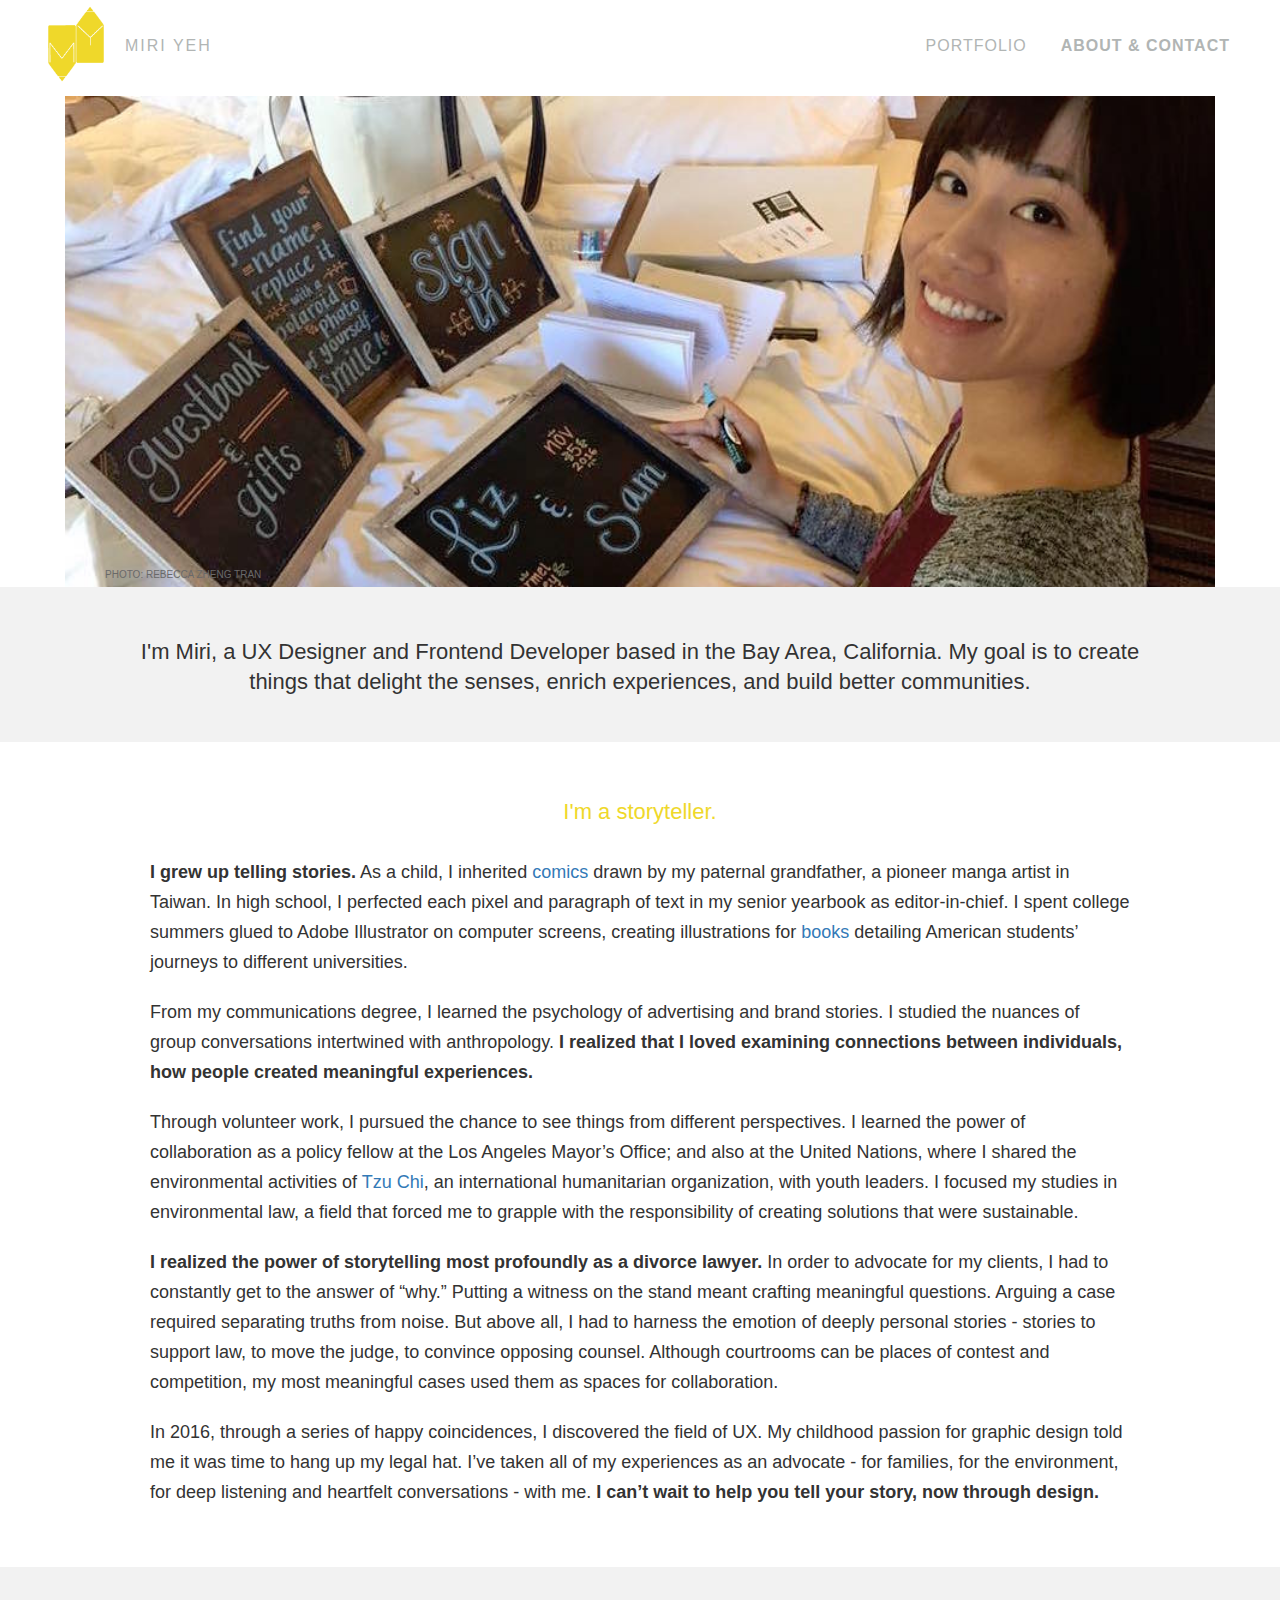
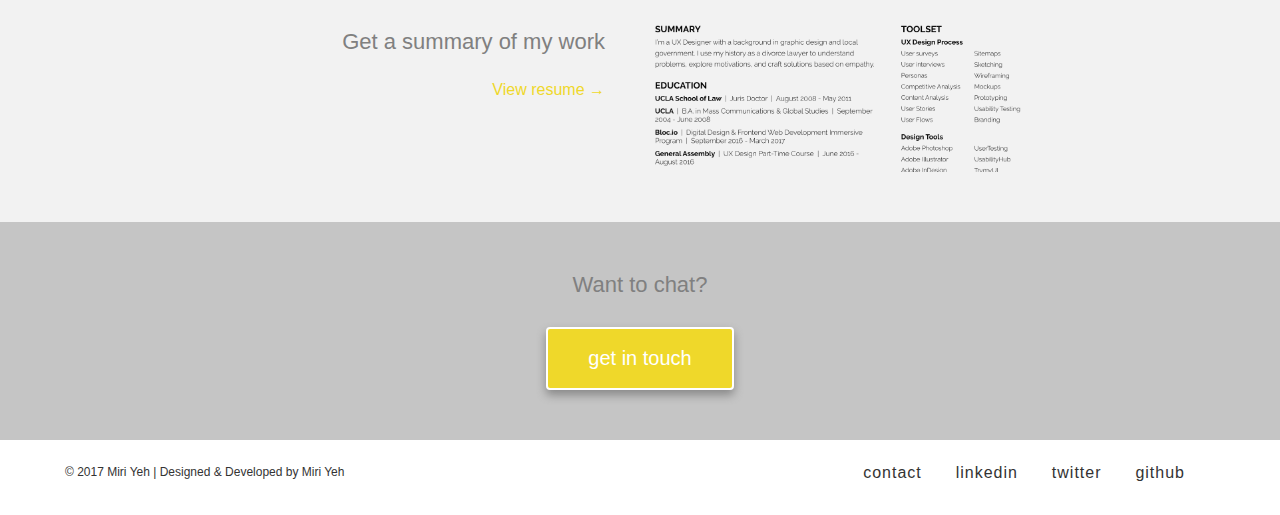
==== about.html @ 290ac05b "First commit" ====
<!DOCTYPE html>
<html lang="en-us">
<head>
    <meta http-equiv="X-UA-Compatible" content="IE=Edge">
    <meta name="viewport" content="width=device-width, initial-scale=1">
    <meta charset="UTF-8">
    <title>Miri Yeh | About &amp; Contact </title>
    
    <!-- Google Fonts -->
    <link href="https://fonts.googleapis.com/css?family=Raleway:300,400,500,700" rel="stylesheet" type="text/css">
    
    <!-- CSS -->
    <link rel="stylesheet" href="/css/normalize.css">
    <link rel="stylesheet" href="/css/style.css">
    <link rel="stylesheet" href="/css/animate.css">
    <link rel="stylesheet" href="/css/bootstrap.min.css">
</head>
<body>
    <header>
        <nav class="container-fluid">
            <div class="row">
                <div class="col-sm-12">
                    <a href="index.html" class="logo-small alignleft"><img src="/images/logo-small.png" alt="MIRI YEH" style="width:70px;"/></a>
                    <a href="index.html"><p>MIRI YEH</p></a>
                    <ul class="alignright">
                        <li><a href="index.html">PORTFOLIO</a></li>
                        <li class="selected"><a href="about.html">ABOUT &amp; CONTACT</a></li>
                    </ul>
                </div>
            </div>
        </nav>
        
        <!-- HERO -->
        <banner class="container-fluid">
            <div class="row" id="about">
                <div class="col-lg-12 text-center bio">
                    <img src="images/me.jpg" class="center-block" style="width:100%"/>
                    <p class="text-left hidden-xs">PHOTO: REBECCA ZHENG TRAN</p>
                </div>        
            </div>
        <banner class="container">
            <div class="row">
                <div class="col-lg-12 text-center about">
                    <h2 class="about">I'm Miri, a UX Designer and Frontend Developer based in the Bay Area, California. My goal is to create things that delight the senses, enrich experiences, and build better communities.</h2>
                </div>
            </div>
        </banner>
    </header>
        
    <story class="container-fluid">
        <div class="row">
            <div class="col-xs-12">
                <h2>I'm a storyteller.</h2>
            </div>
        </div>
        <div class="row">
            <div class="col-xs-12 center-block">
                <p><strong>I grew up telling stories.</strong> As a child, I inherited <a href="https://345classcom.wordpress.com" target="_blank">comics</a> drawn by my paternal grandfather, a pioneer manga artist in Taiwan. In high school, I perfected each pixel and paragraph of text in my senior yearbook as editor-in-chief. I spent college summers glued to Adobe Illustrator on computer screens, creating illustrations for <a href="http://www.betamedia.com.tw/book_default.aspx?no=1719" target="_blank">books</a> detailing American students’ journeys to different universities.</p>
                <p>From my communications degree, I learned the psychology of advertising and brand stories. I studied the nuances of group conversations intertwined with anthropology. <strong>I realized that I loved examining connections between individuals, how people created meaningful experiences.</strong></p>
                <p>Through volunteer work, I pursued the chance to see things from different perspectives. I learned the power of collaboration as a policy fellow at the Los Angeles Mayor’s Office; and also at the United Nations, where I shared the environmental activities of <a href="www.tzuchi.us" target="_blank">Tzu Chi</a>, an international humanitarian organization, with youth leaders. I focused my studies in environmental law, a field that forced me to grapple with the responsibility of creating solutions that were sustainable.</p>
                <p><strong>I realized the power of storytelling most profoundly as a divorce lawyer.</strong> In order to advocate for my clients, I had to constantly get to the answer of “why.” Putting a witness on the stand meant crafting meaningful questions. Arguing a case required separating truths from noise. But above all, I had to harness the emotion of deeply personal stories - stories to support law, to move the judge, to convince opposing counsel. Although courtrooms can be places of contest and competition, my most meaningful cases used them as spaces for collaboration.</p>
                <p>In 2016, through a series of happy coincidences, I discovered the field of UX. My childhood passion for graphic design told me it was time to hang up my legal hat. I’ve taken all of my experiences as an advocate - for families, for the environment, for deep listening and heartfelt conversations - with me. <strong>I can’t wait to help you tell your story, now through design.</strong></p>
            </div>
        </div>
    </story>
        
    <resume>
        <div class="container-fluid resume">
            <div class="row">
                <div class="col-sm-6 center-block">
                    <h2 class="resume">Get a summary of my work</h2>
                    <a href="https://drive.google.com/open?id=0B57iLHS7RoSgaEhJcGxfSWJJLW8" target="_blank"><p class="resume-link text-center">View resume &#8594;</p></a>
                </div>
                <div class="col-sm-6 text-left">
                    <img src="images/resume.png" class="hidden-xs" style="width:60%">
                </div>
            </div>
        </div>
    </resume>
        
    <!--FOOTER-->
    <footer>
        <div class="container-fluid contact text-center">
            <div class="row">
                <div class="col-xs-12">
                    <p>Want to chat?</p>
                    <a href="mailto:miri@miriyeh.com?subject=Hey%Miri!" target="_blank" class="btn">get in touch</a> 
                </div>
            </div>
        </div>
        <div class="container-fluid bottom">
            <div class="row">
                <div class="col-xs-6 col-xs-push-6">
                    <ul>
                        <li><a href="mailto:miri@miriyeh.com?subject=Hey%Miri!" target="_blank">contact</a></li>
                        <li><a href="https://www.linkedin.com/in/miriyeh" target="_blank">linkedin</a></li>
                        <li><a href="https://twitter.com/@miriyeh" target="_blank">twitter</a></li>
                        <li><a href="https://github.com/msyeh" target="_blank">github</a></li>
                    </ul>
                </div>
                <div class="col-xs-6 col-xs-pull-6">
                    <p>&copy; 2017 Miri Yeh | Designed &amp; Developed by Miri Yeh</p>
                </div>
            </div>
        </div>
    </footer>

    <!-- JS -->
    <script src="/js/jquery-3.1.1.min.js"></script>
    <script src="/js/bootstrap.min.js"></script>
    
    <script>
      (function(i,s,o,g,r,a,m){i['GoogleAnalyticsObject']=r;i[r]=i[r]||function(){
      (i[r].q=i[r].q||[]).push(arguments)},i[r].l=1*new Date();a=s.createElement(o),
      m=s.getElementsByTagName(o)[0];a.async=1;a.src=g;m.parentNode.insertBefore(a,m)
      })(window,document,'script','https://www.google-analytics.com/analytics.js','ga');

      ga('create', 'UA-96107557-1', 'auto');
      ga('send', 'pageview');

    </script>
        
</body>
</html>
---- css/style.css ----
html, body {
    overflow-x:hidden;
}
body {
    font-family: 'Source Sans Pro', Helvetica, Arial, sans-serif !important;
    color:#333333;   
}
h1, h2, h3, h4, h5, h6 {
    font-family: 'Source Sans Pro', Helvetica, Arial, sans-serif !important;
}
h1 {
    font-size: 40px !important;
    font-weight:300 !important;
}
h2 {
    font-size: 22px !important;
    text-align: center;
    line-height: 30px !important;
    padding:20px 0 0 0;
}
h2.about {
    font-weight:300;
    padding:30px 150px 35px 150px;
}
h2.resume {
    color:gray;
    font-size: 22px !important;
    font-weight:300 !important;
    text-align: right;
    margin:-10px 20px;
    padding:70px 0 5px 0;
}
h3.text-left {
    margin-top:0;
    color:#333333 !important;
}
h3.title {
    font-size: 18px !important;
    letter-spacing: 2px;
    text-align:center;
    font-weight:700;
    color: #EFD82A;
}
h3.title.shaded {
    color:#FFF;
    margin-top: 30px;
}
h4 {
    font-weight:700 !important;
}
h4.branding {
    margin-top:30px;
}
p {
    font-size: 16px !important;
    line-height: 25px;
}
p.project-link {
    font-weight: 500;
    color:#EFD82A;
    margin-top:25px;
}
p.resume-link {
    font-weight: 500;
    color:#EFD82A;
    margin:25px 20px 50px 0;
    text-align: right;
}
ul li, ol li {
    font-size: 16px !important;
    line-height: 25px;
}

/* NAVIGATION BAR */
header nav div img {
    display:inline-block;
    float:left;
    margin-right: 15px;
    margin-left:25px;
    margin-bottom:0;
}
header nav div p {
    display:inline-block;
    padding-top: 33px;
    margin-right:0;
    margin-bottom:0;
    font-weight:300;
    color:#B1B5B4;
    letter-spacing: 2px;
}
header nav ul {
    display:inline;
    padding-top: 33px;
    margin-right:20px;
    float:right;
    font-weight:300;
}
header nav ul > li {
    list-style-type: none;
    display: inline-block;
    margin: 0 15px;
}
header nav ul > li > a {
    font-size: 16px;
    color:#B1B5B4 !important;
    letter-spacing: 1px;
}
li.selected {
    font-weight:700;
    letter-spacing: 2px !important;
}

/* HOME PAGE HERO */
main div.home {
    background-color:#F2F2F2;
    padding:30px;
}
main h1 {
    margin:80px auto 30px auto;
    line-height: 50px;
}
main p {
    font-size:18px !important;
}
main img {
    margin-top:-142.5px;
}

@media (max-width:350px) {
    main h1 {
        margin-right:-20px !important;
        margin-left:-20px !important;
    }
}       
@media (max-width:473px) {
    main h1 {
        font-size: 28px !important;
    }
    main p {
        font-size:16px !important;
    }
}
@media (min-width:474px) {
    main h1 {
        font-size:auto;
    }
    main p { 
        font-size:auto;
    }
}

/* ABOUT & CONTACT */
/* Banner */
div#about {
    margin:-12px 50px 0 50px;
}
div.about {
    background-color:#F2F2F2;
    margin-top:-100px;
    margin-bottom:-100px;
}
div#about p {
    margin:-50px 0 60px 0;
    padding:0 20px;
    font-weight: 500;
    font-size:10px !important;
    color:dimgrey;
}
div.about h2 {
    margin-right:-40px;
    margin-left:-40px;
}
story div {
    margin-top:-10px;
    margin-bottom:10px;
}
story div h2 {
    color:#EFD82A;
}
story div p {
    margin:20px 150px;
}
/* Resume Box */
div.resume {
    background-color:#F2F2F2;
}
div.resume img {
    margin:50px 0;
}
/* Media Queries */
@media (max-width:375px) {
    story div p {
        font-size:15px !important;
    }
}
@media (max-width:341px) {
    h2.resume  {
        font-size: 20px !important;
    }
}
@media (max-width:767px) {
    div#about {
        margin: -12px auto;
    }
    div.about {
        margin:-60px -90px -60px -90px !important;
    }
    h2.about {
        font-size:18px !important;
        
    }
    story div p {
        margin:20px 40px;
    }
    text.center.bio img {
        width:90% !important;
    }
    h2.resume {
        text-align: center !important;
    }
    p.resume-link {
        text-align: center !important;
    }
}
@media (min-width:768px) {
    div#about {
        margin-right:auto !important;
        margin-left:auto !important;
    }   
    div.about {
        margin-top:-100px !important;
    }
    
    div#about p {
        margin-left:80px !important;
    }
    story div h2 {
        margin-top:50px !important;
    }
    story div p {
        margin-right:50px !important;
        margin-left:50px !important;
    }
}
@media (min-width:769px) {
    div#about {
        margin:-12px 50px 0 50px !important;
    }
    div.about {
        margin-bottom:-70px;
    }
    div#about p {
        margin-left:20px !important;
    }
    story h2 {
        margin-top:30px !important;
    }
    story div p {
        font-size: 18px !important;
        line-height: 30px;
        margin-right:100px !important;
        margin-left:100px !important;
    }
}
@media (min-width:1025px) {
    story div p {
        margin-right:150px !important;
        margin-left:150px !important;
    }
}

@media (min-width:1200px) {
    div#about p {
        margin:-50px 0 80px 20px;
    }
}



/* CASE STUDY BANNERS */
div#backyard {
    background-color: #61D0AC;
    overflow:hidden;
    margin:-12px 50px -20px 50px;
    padding:0;
}
div#punchline {
    background-color: #FFFF33;
    overflow:hidden;
    margin:-12px 50px -20px 50px;
    padding:0;
}
div#hive {
    background-color: #007C85;
    overflow:hidden;
    margin:-12px 50px -20px 50px;
    padding:0;
}
div#photofile {
    background-color: #5E5E5E;
    overflow:hidden;
    margin:-12px 50px -20px 50px;
    padding:0;
}
header banner div h1 {
    margin:0 50px 0 50px;
    padding-left:20px;
    position:relative;
    top:230px;
    clear:right;
    color:#0;
}
#backyard img, #photofile img {
    margin-right:30px;
    margin-top:-30px;
}
#punchline img {
    margin-right:30px;
}
#hive img {
    margin-top:-50px;
    margin-right:30px;
}
header banner div.menu {
    background-color: #F2F2F2;
    margin-bottom: -40px;
    z-index:9999;
}
header banner ul > li {
    list-style-type: none;
    display: inline-block;
    margin:20px 15px 10px 15px;
}
header banner ul > li > a {
    font-size: 16px;
    color:#333333 !important;
}
/* Media Queries */
@media (max-width:360px) {
    div#backyard, div#shenphen, div#hive, div#photofile {  /* add other studies */
        margin-right:0;
        margin-left:0;
    }
    header banner ul > li {
        margin-right:5px !important;
        margin-left:5px !important;
    }
    h1#shenphen {
        font-size:
    }
}
@media (max-width: 480px) {
    header nav ul {
        padding-top: 0;
    }
    header nav ul > li {
        display:block;
        text-align:right;
    }
    header banner ul > li {
        margin-right:10px;
        margin-left:10px;
        margin-top:10px;
        margin-bottom:5px;
    }
    header banner ul > li > a {
        font-size: 12px;
    }
    div#backyard h1, div#hive h1 {
        margin-left:20px;
        text-align:center;
    }
    div#shenphen h1 {
        margin-top:-40px;
        margin-left:20px;
        line-height: 50px
    }
    section {           
        margin-right:20px !important;
        margin-left:20px !important;
    }
    p.foot {
        margin-right:30px !important;
        margin-left:30px !important;
    }
    img#mapofplay {
        width:200px !important;   
    }
}
@media (max-width: 768px) {
    header nav ul {
        margin-top:30px;
    }
    header nav ul > li {
        display:block;
        text-align:right;
        margin:20px 9px 10px 9px !important;
    }
    banner ul > li > a {
        font-size: 12px !important;
    }
}




/* CASE STUDIES: STICKY MENU */
.affix {
    top: 0;
    width: 100%;
}
#overview, #research, #branding, #execution, #learnings, #coding {
    padding-top:100px;
    margin-top:-100px;
}

/* CASE STUDIES: FULL PROJECTS ONLY */
@media (max-width: 480px) {
    #overview, #research, #branding, #execution, #learnings, #coding {
        padding-top:150px;
        margin-top:-150px;
    }
    section div#next-project {
        margin:0 -20px -10px -20px !important;
    }  
}
@media (min-width: 481px) {
    #overview, #research, #branding, #execution, #learnings, #coding {
        margin-left:50px;
        margin-right:50px;
    }
    p.foot {
        margin-right:100px !important;
        margin-left:100px !important;
    }
}
@media (min-width: 769px) {
    #overview, #research, #branding, #execution, #learnings, #coding {
        margin-left:100px;
        margin-right:100px;
    }
    p.foot {
        margin-right:50px !important;
        margin-left:50px !important;
    }
}
@media (min-width: 1025px) {
    #overview, #research, #branding, #execution, #learnings, #coding {
        margin-left:150px;
        margin-right:150px;
    }
}

/* CASE STUDIES: PREVIEWS & FULL PROJECT */
section {
    margin:20px 150px 5px 150px;
}
section div { /* for full case studies */
    margin-bottom:10px;
}
section div.preview {
    margin:30px 20px 30px 20px;
}
section div#shaded { /* backyard solution */
    background-color:#DADADA;
    height:550px;
    width:auto;
    margin:0 -150px 0 -150px !important;
}
section div#shaded p {
    margin-right:150px !important;
    margin-left:150px !important;
}
section div hr {
    display:block;
    margin-top: 0.5em;
    margin-bottom: 0.5em;
    margin-left: auto;
    border-style:inset;
    border-width: 1px;
}
section div#slightly-shaded {
    background-color:#F4F4F4;
    margin:0 -150px 0 -150px !important;
}
section div#next-project {
    background-color:#F4F4F4;
    margin:0 -150px -10px -150px;
}
section div#slightly-shaded p {
    margin-right:150px !important;
    margin-left:150px !important;
}
section div.col-lg-12 img {
    margin: 0 10px;
}
section div.col-md-6 img {
    margin: 0 10px;
}
/* Media Queries */
@media (max-width: 375px) {
    section div.preview {
        margin-right:20px !important;
        margin-left:20px !important;
    }
    div.preview img {
        width:240px !important;
    }
}
@media (max-width: 768px) { 
    .mobile-center {
        display:block !important;
    }
    .text-center img {
        margin:0 auto 20px auto !important;
        width:80% !important;
    }
    div.preview img {
        margin-bottom: 30px;
    }
}


/* FOOTER */
footer div.contact {
    background-color:#C5C5C5;
}
footer div.contact p {
    margin:50px 0 30px 0;
    color:gray;
    font-size: 22px !important;
    font-weight:300 !important;
}
footer div.contact p.bio {
    color:#333333;
    line-height: 30px;
    margin-left:50px;
    margin-right:50px;
}
@media (max-width:768px) {
    footer div.contact p.bio {
        text-align: center;
        font-size:18px !important;
    }
}
footer div.contact a {
    margin-bottom:50px;
}
.btn {
    border-radius: 4px !important;
    color:#FFFFFF;
    font-size:20px !important;
    font-weight:700;
    text-decoration: none;
    padding:15px 40px !important;
    background-color: #EFD82A;
    border:2px solid #FFFFFF !important;
    box-shadow: 0 5px 10px #888888
}
footer div.bottom p {
    font-size: 12px !important;
    display:inline-block;
    margin:20px 0 20px 50px;
} 
footer div ul {
    display:inline;
    float:right;
    margin-right:50px;
}
footer div ul > li {
    list-style-type: none;
    display: inline-block;
    margin: 20px 30px 20px 0;
}
footer div ul > li > a {
    font-size: 16px;
    color:#333333 !important;
    letter-spacing: 1px;
}

@media (max-width:768px){ /* final */
    footer div ul {
        margin-right: 20px !important;
    }
    footer div.bottom p {
        margin-left: 20px !important;
    }
}
@media (max-width: 992px) {
    footer div ul > li {
        margin-right:10px;
        margin-bottom:0;
    }
}
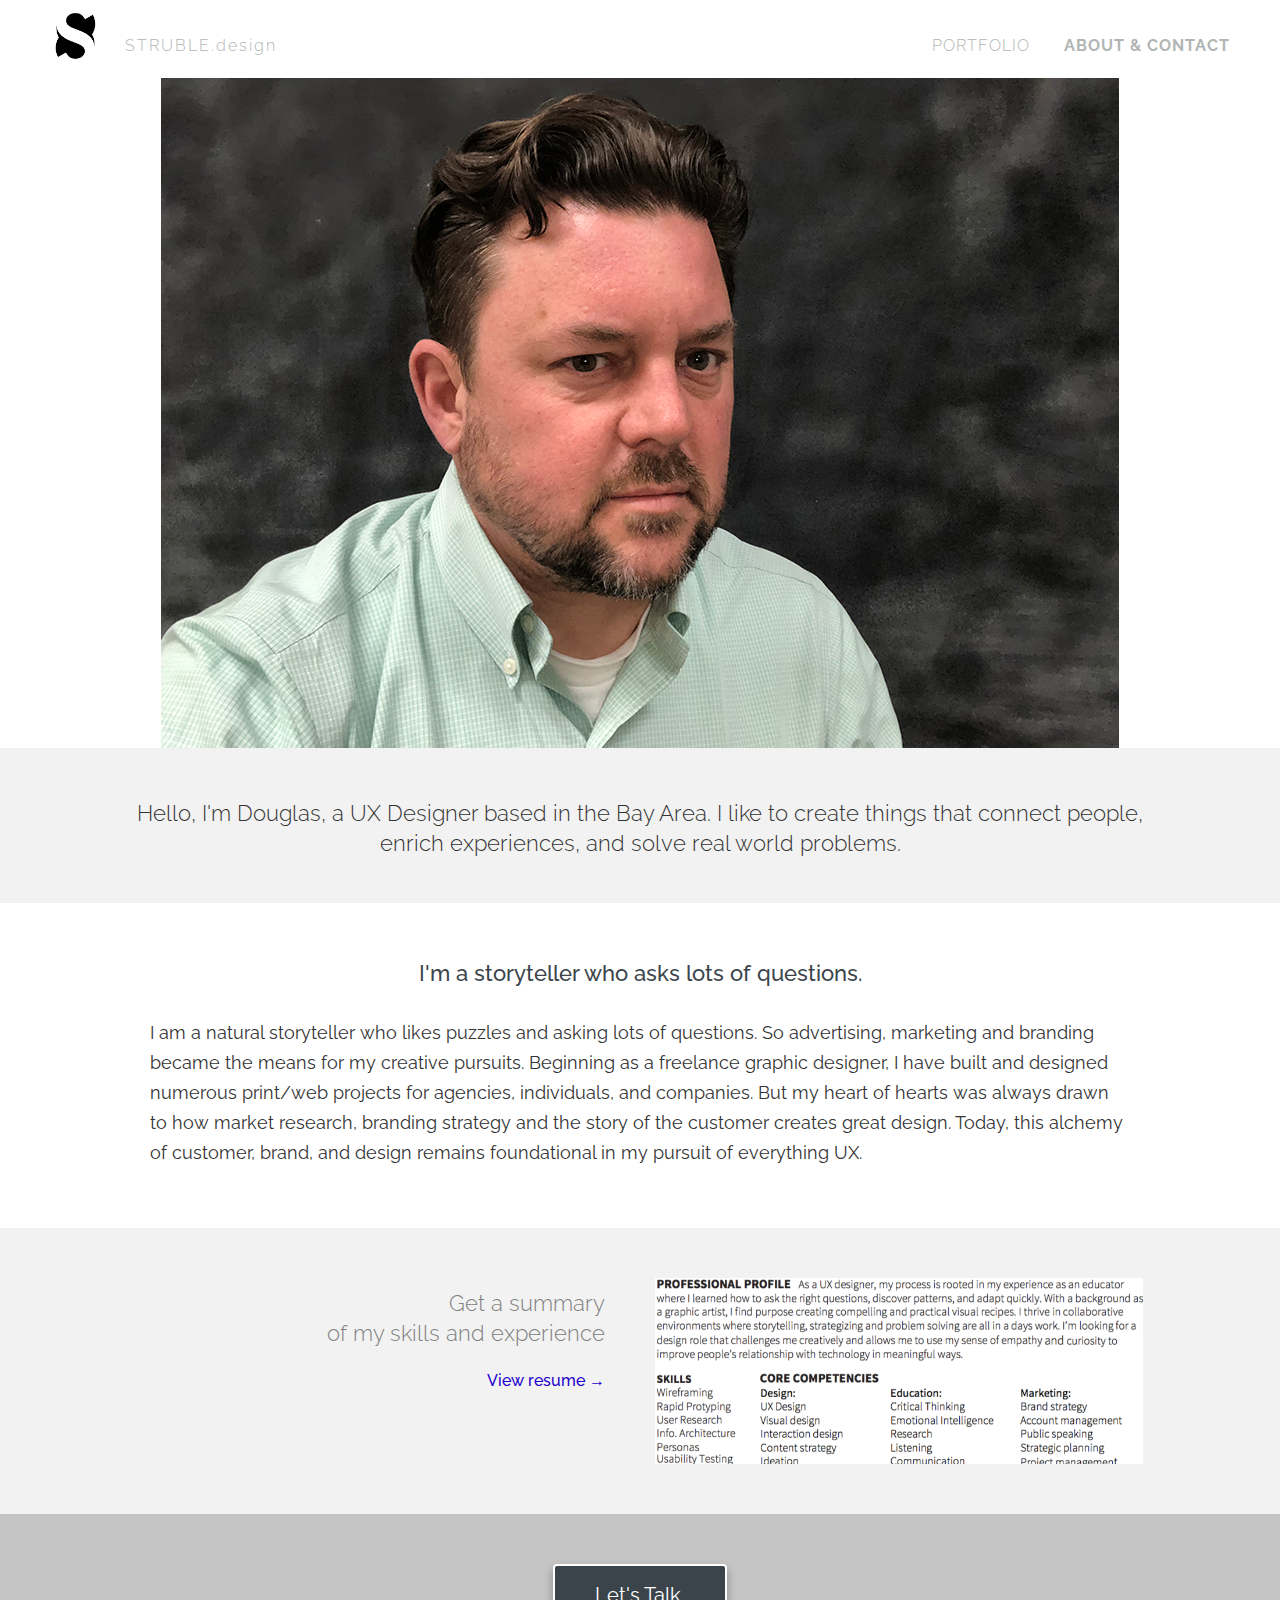
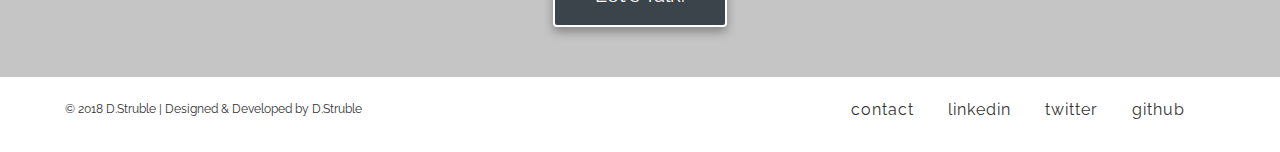
==== commit 47fdd4cc: "11th commit" ====
--- a/about.html
+++ b/about.html
@@ -4,7 +4,7 @@
     <meta http-equiv="X-UA-Compatible" content="IE=Edge">
     <meta name="viewport" content="width=device-width, initial-scale=1">
     <meta charset="UTF-8">
-    <title>Miri Yeh | About &amp; Contact </title>
+    <title>D.Struble | About &amp; Contact </title>
     
     <!-- Google Fonts -->
     <link href="https://fonts.googleapis.com/css?family=Raleway:300,400,500,700" rel="stylesheet" type="text/css">
@@ -20,8 +20,8 @@
         <nav class="container-fluid">
             <div class="row">
                 <div class="col-sm-12">
-                    <a href="index.html" class="logo-small alignleft"><img src="/images/logo-small.png" alt="MIRI YEH" style="width:70px;"/></a>
-                    <a href="index.html"><p>MIRI YEH</p></a>
+                    <a href="index.html" class="logo-small alignleft"><img src="/images/Ssmall.png" alt="D.Struble" style="width:70px;"/></a>
+                    <a href="index.html"><p>STRUBLE.design</p></a>
                     <ul class="alignright">
                         <li><a href="index.html">PORTFOLIO</a></li>
                         <li class="selected"><a href="about.html">ABOUT &amp; CONTACT</a></li>
@@ -34,14 +34,15 @@
         <banner class="container-fluid">
             <div class="row" id="about">
                 <div class="col-lg-12 text-center bio">
-                    <img src="images/me.jpg" class="center-block" style="width:100%"/>
-                    <p class="text-left hidden-xs">PHOTO: REBECCA ZHENG TRAN</p>
+                    <img src="images/me.jpg" class="center-block" style="width:7
+                                                                         0%"/>
+                    <p class="text-left hidden-xs"></p>
                 </div>        
             </div>
         <banner class="container">
             <div class="row">
                 <div class="col-lg-12 text-center about">
-                    <h2 class="about">I'm Miri, a UX Designer and Frontend Developer based in the Bay Area, California. My goal is to create things that delight the senses, enrich experiences, and build better communities.</h2>
+                    <h2 class="about">Hello, I'm Douglas, a UX Designer based in the Bay Area. I like to create things that connect people, enrich experiences, and solve real world problems.</h2>
                 </div>
             </div>
         </banner>
@@ -50,16 +51,12 @@
     <story class="container-fluid">
         <div class="row">
             <div class="col-xs-12">
-                <h2>I'm a storyteller.</h2>
+                <h2>I'm a storyteller who asks lots of questions.</h2>
             </div>
         </div>
         <div class="row">
             <div class="col-xs-12 center-block">
-                <p><strong>I grew up telling stories.</strong> As a child, I inherited <a href="https://345classcom.wordpress.com" target="_blank">comics</a> drawn by my paternal grandfather, a pioneer manga artist in Taiwan. In high school, I perfected each pixel and paragraph of text in my senior yearbook as editor-in-chief. I spent college summers glued to Adobe Illustrator on computer screens, creating illustrations for <a href="http://www.betamedia.com.tw/book_default.aspx?no=1719" target="_blank">books</a> detailing American students’ journeys to different universities.</p>
-                <p>From my communications degree, I learned the psychology of advertising and brand stories. I studied the nuances of group conversations intertwined with anthropology. <strong>I realized that I loved examining connections between individuals, how people created meaningful experiences.</strong></p>
-                <p>Through volunteer work, I pursued the chance to see things from different perspectives. I learned the power of collaboration as a policy fellow at the Los Angeles Mayor’s Office; and also at the United Nations, where I shared the environmental activities of <a href="www.tzuchi.us" target="_blank">Tzu Chi</a>, an international humanitarian organization, with youth leaders. I focused my studies in environmental law, a field that forced me to grapple with the responsibility of creating solutions that were sustainable.</p>
-                <p><strong>I realized the power of storytelling most profoundly as a divorce lawyer.</strong> In order to advocate for my clients, I had to constantly get to the answer of “why.” Putting a witness on the stand meant crafting meaningful questions. Arguing a case required separating truths from noise. But above all, I had to harness the emotion of deeply personal stories - stories to support law, to move the judge, to convince opposing counsel. Although courtrooms can be places of contest and competition, my most meaningful cases used them as spaces for collaboration.</p>
-                <p>In 2016, through a series of happy coincidences, I discovered the field of UX. My childhood passion for graphic design told me it was time to hang up my legal hat. I’ve taken all of my experiences as an advocate - for families, for the environment, for deep listening and heartfelt conversations - with me. <strong>I can’t wait to help you tell your story, now through design.</strong></p>
+                <p>I am a natural storyteller who likes puzzles and asking lots of questions. So advertising, marketing and branding became the means for my creative pursuits. Beginning as a freelance graphic designer, I have built and designed numerous print/web projects for agencies, individuals, and companies.  But my heart of hearts was always drawn to how market research, branding strategy and the story of the customer creates great design. Today, this alchemy of customer, brand, and design remains foundational in my pursuit of everything UX. </p>
             </div>
         </div>
     </story>
@@ -68,11 +65,11 @@
         <div class="container-fluid resume">
             <div class="row">
                 <div class="col-sm-6 center-block">
-                    <h2 class="resume">Get a summary of my work</h2>
-                    <a href="https://drive.google.com/open?id=0B57iLHS7RoSgaEhJcGxfSWJJLW8" target="_blank"><p class="resume-link text-center">View resume &#8594;</p></a>
+                    <h2 class="resume">Get a summary <br>of my skills and experience</h2>
+                    <a href="https://drive.google.com/open?id=1CKRRe04B-2pzkZTcIuwJ5S-wICef41Bw" target="_blank"><p class="resume-link text-center">View resume &#8594;</p></a>
                 </div>
                 <div class="col-sm-6 text-left">
-                    <img src="images/resume.png" class="hidden-xs" style="width:60%">
+                    <img src="images/resume.png" class="hidden-xs" style="width:80%">
                 </div>
             </div>
         </div>
@@ -83,8 +80,8 @@
         <div class="container-fluid contact text-center">
             <div class="row">
                 <div class="col-xs-12">
-                    <p>Want to chat?</p>
-                    <a href="mailto:miri@miriyeh.com?subject=Hey%Miri!" target="_blank" class="btn">get in touch</a> 
+                    <p></p>
+                    <a href="mailto:da@struble.design?subject=Hey%das!" target="_blank" class="btn">Let's Talk.</a> 
                 </div>
             </div>
         </div>
@@ -92,14 +89,14 @@
             <div class="row">
                 <div class="col-xs-6 col-xs-push-6">
                     <ul>
-                        <li><a href="mailto:miri@miriyeh.com?subject=Hey%Miri!" target="_blank">contact</a></li>
-                        <li><a href="https://www.linkedin.com/in/miriyeh" target="_blank">linkedin</a></li>
-                        <li><a href="https://twitter.com/@miriyeh" target="_blank">twitter</a></li>
-                        <li><a href="https://github.com/msyeh" target="_blank">github</a></li>
+                        <li><a href="mailto:douglas@struble.design?subject=Hey%Das!" target="_blank">contact</a></li>
+                        <li><a href="https://www.llinkedin.com/in/douglasstruble/" target="_blank">linkedin</a></li>
+                        <li><a href="https://twitter.com/@douglasstruble" target="_blank">twitter</a></li>
+                        <li><a href="https://github.com/douglasstruble" target="_blank">github</a></li>
                     </ul>
                 </div>
                 <div class="col-xs-6 col-xs-pull-6">
-                    <p>&copy; 2017 Miri Yeh | Designed &amp; Developed by Miri Yeh</p>
+                    <p>&copy; 2018 D.Struble | Designed &amp; Developed by D.Struble</p>
                 </div>
             </div>
         </div>
--- a/css/style.css
+++ b/css/style.css
@@ -2,11 +2,11 @@
     overflow-x:hidden;
 }
 body {
-    font-family: 'Source Sans Pro', Helvetica, Arial, sans-serif !important;
+    font-family: "Raleway", Helvetica, Arial, sans-serif !important;
     color:#333333;   
 }
 h1, h2, h3, h4, h5, h6 {
-    font-family: 'Source Sans Pro', Helvetica, Arial, sans-serif !important;
+    font-family: "Raleway", Helvetica, Arial, sans-serif !important;
 }
 h1 {
     font-size: 40px !important;
@@ -39,7 +39,7 @@
     letter-spacing: 2px;
     text-align:center;
     font-weight:700;
-    color: #EFD82A;
+    color: #0e1111;
 }
 h3.title.shaded {
     color:#FFF;
@@ -57,12 +57,12 @@
 }
 p.project-link {
     font-weight: 500;
-    color:#EFD82A;
+    color:#2200cc;
     margin-top:25px;
 }
 p.resume-link {
     font-weight: 500;
-    color:#EFD82A;
+    color:#2200cc;
     margin:25px 20px 50px 0;
     text-align: right;
 }
@@ -175,7 +175,7 @@
     margin-bottom:10px;
 }
 story div h2 {
-    color:#EFD82A;
+    color:#3b444b;
 }
 story div p {
     margin:20px 150px;
@@ -279,25 +279,26 @@
 
 /* CASE STUDY BANNERS */
 div#backyard {
-    background-color: #61D0AC;
+    background-color: #257A99;
     overflow:hidden;
     margin:-12px 50px -20px 50px;
     padding:0;
 }
-div#punchline {
-    background-color: #FFFF33;
+div#shenphen {
+    background-color: #000000;
     overflow:hidden;
     margin:-12px 50px -20px 50px;
     padding:0;
 }
 div#hive {
-    background-color: #007C85;
+    background-color: #22303E;
     overflow:hidden;
     margin:-12px 50px -20px 50px;
     padding:0;
+    
 }
 div#photofile {
-    background-color: #5E5E5E;
+    background-color: #ff2d00;
     overflow:hidden;
     margin:-12px 50px -20px 50px;
     padding:0;
@@ -308,13 +309,13 @@
     position:relative;
     top:230px;
     clear:right;
-    color:#0;
+    color:#FFF;
 }
 #backyard img, #photofile img {
     margin-right:30px;
     margin-top:-30px;
 }
-#punchline img {
+#shenphen img {
     margin-right:30px;
 }
 #hive img {
@@ -484,7 +485,7 @@
     margin:0 -150px 0 -150px !important;
 }
 section div#next-project {
-    background-color:#F4F4F4;
+    background-color:#000000;
     margin:0 -150px -10px -150px;
 }
 section div#slightly-shaded p {
@@ -553,7 +554,7 @@
     font-weight:700;
     text-decoration: none;
     padding:15px 40px !important;
-    background-color: #EFD82A;
+    background-color: #3b444b;
     border:2px solid #FFFFFF !important;
     box-shadow: 0 5px 10px #888888
 }
